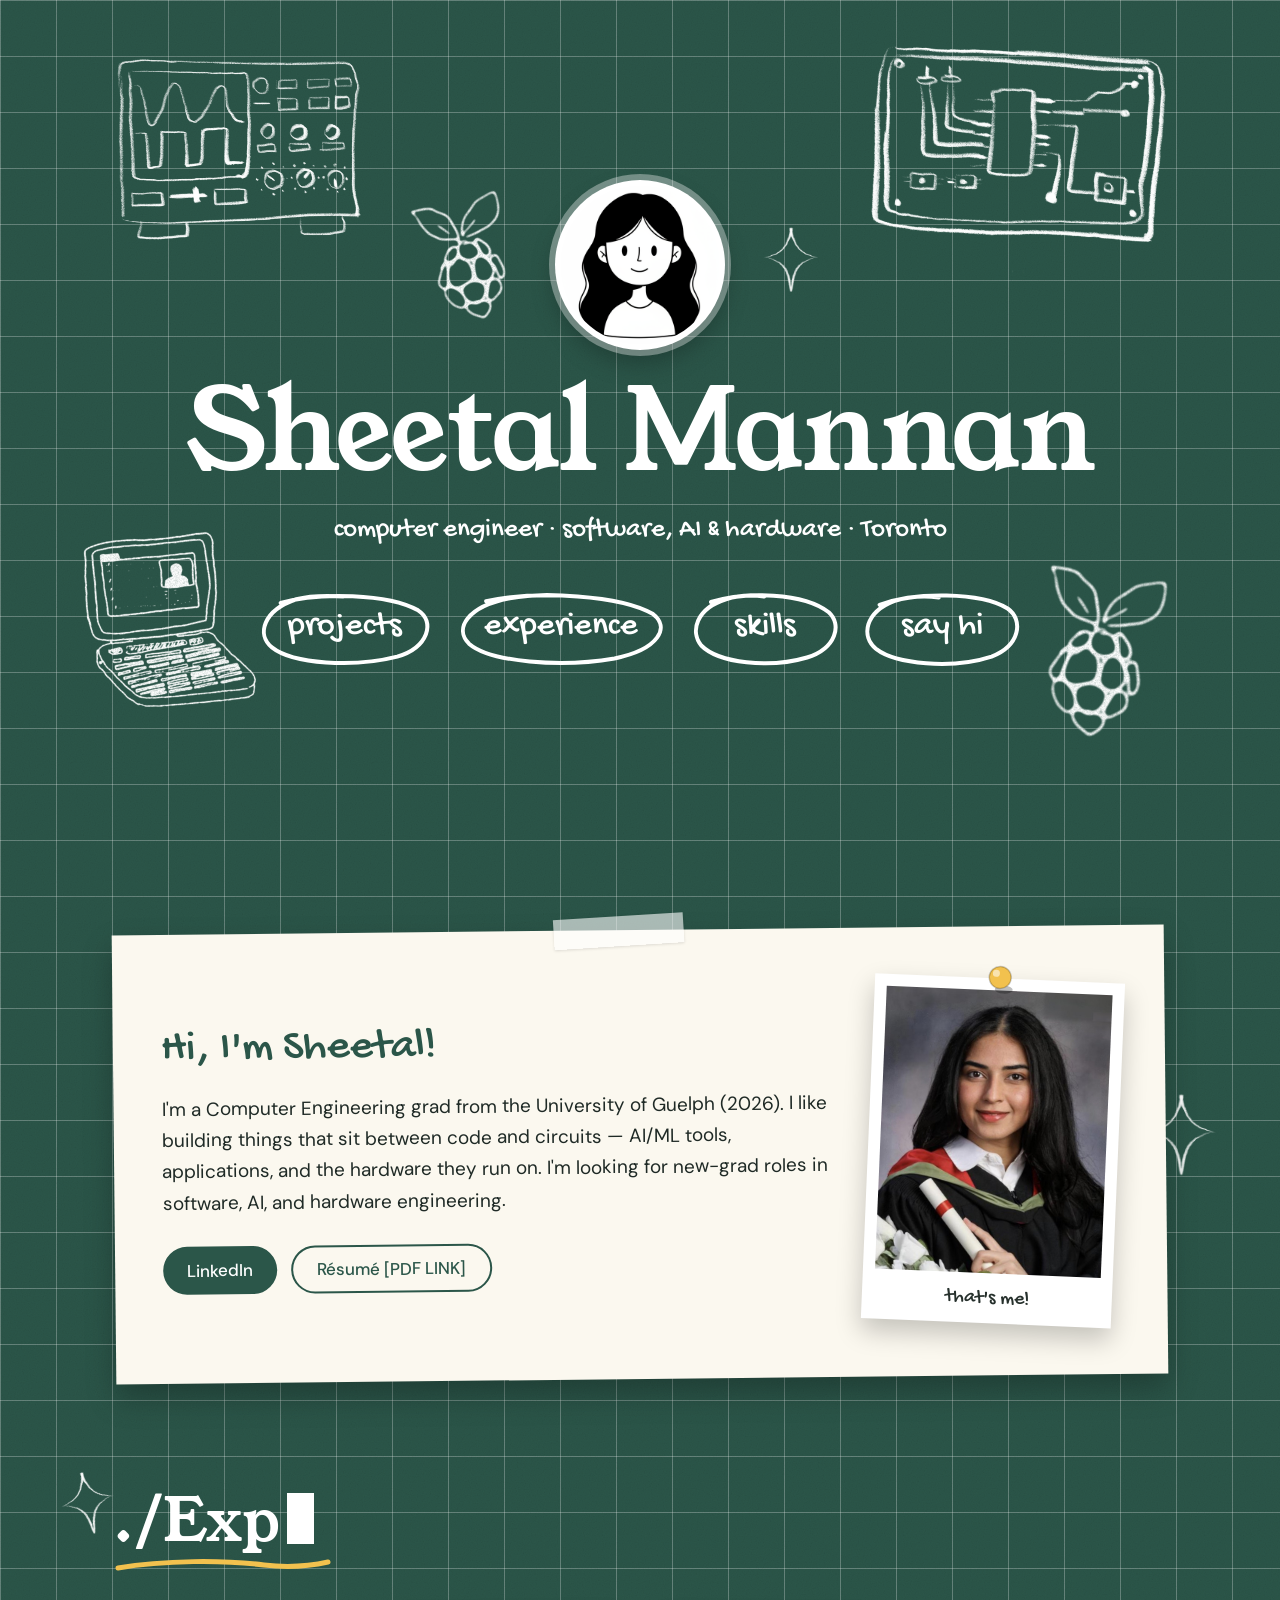
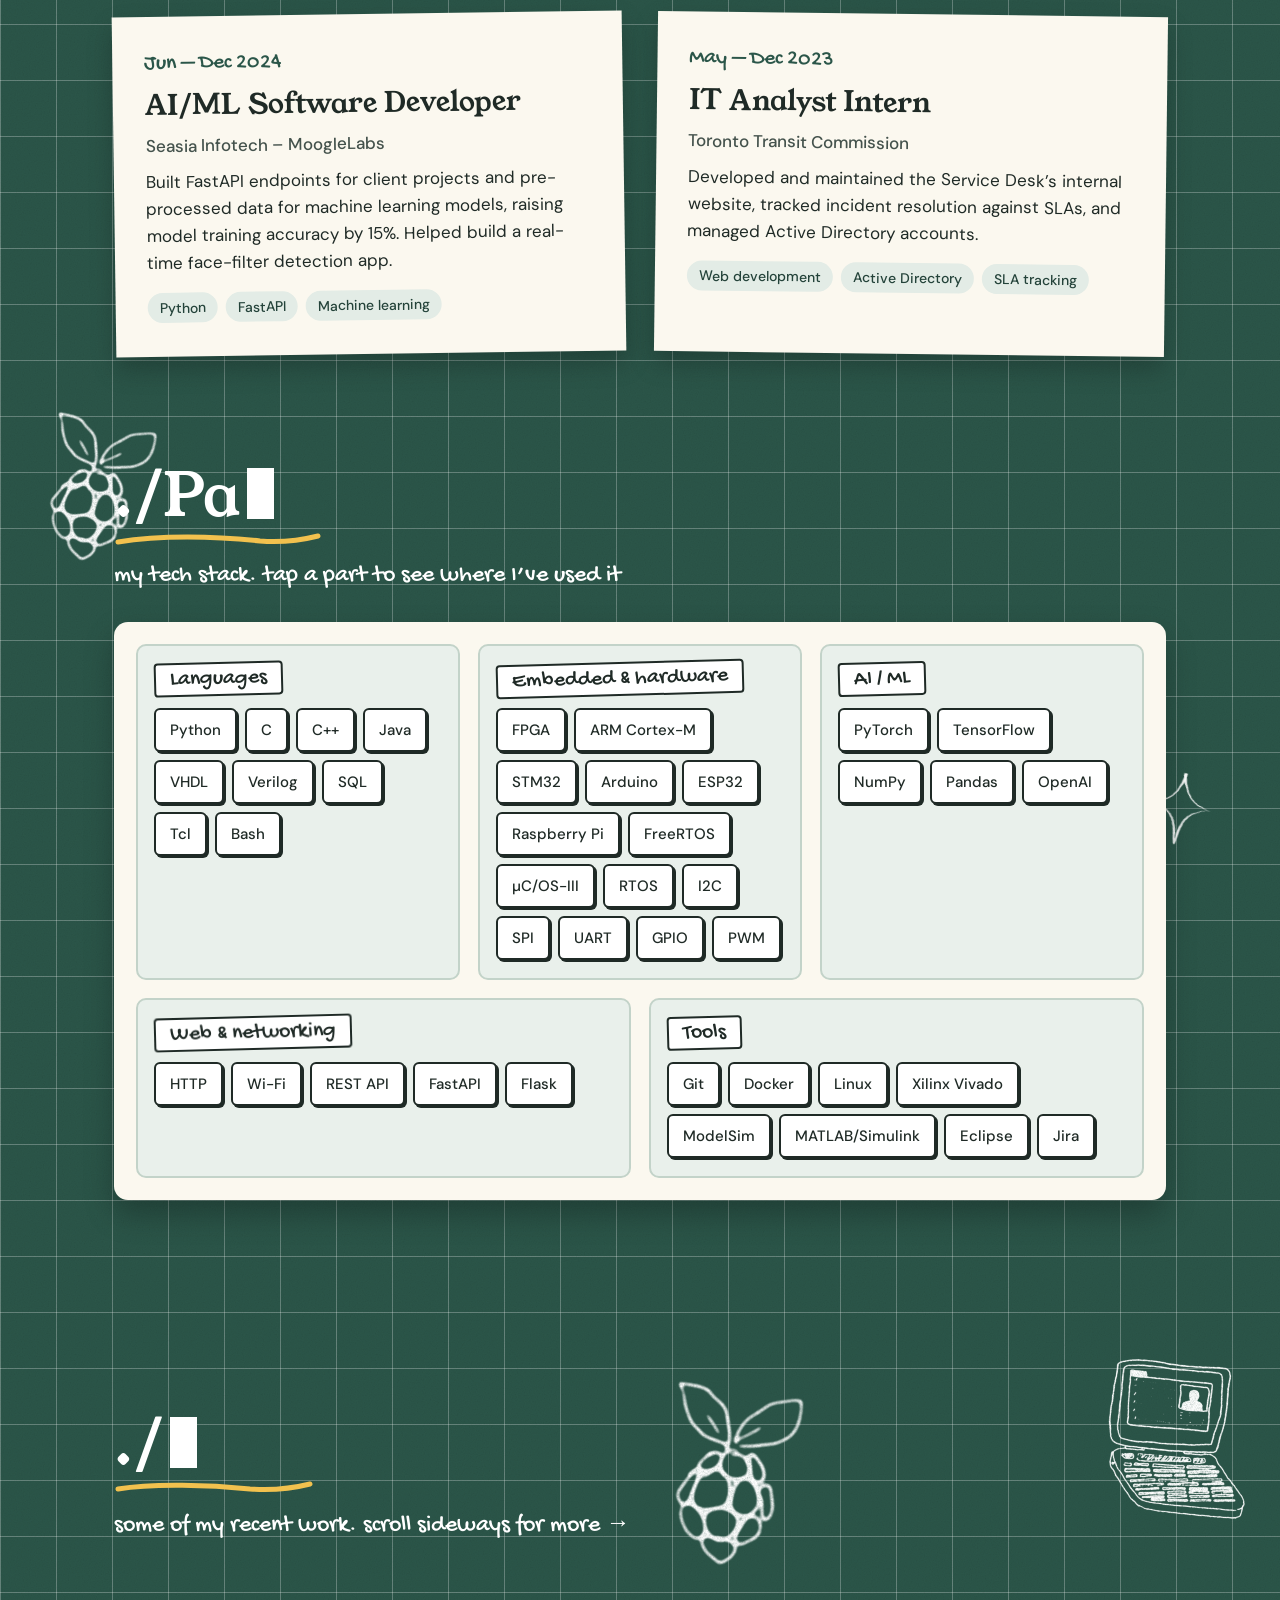
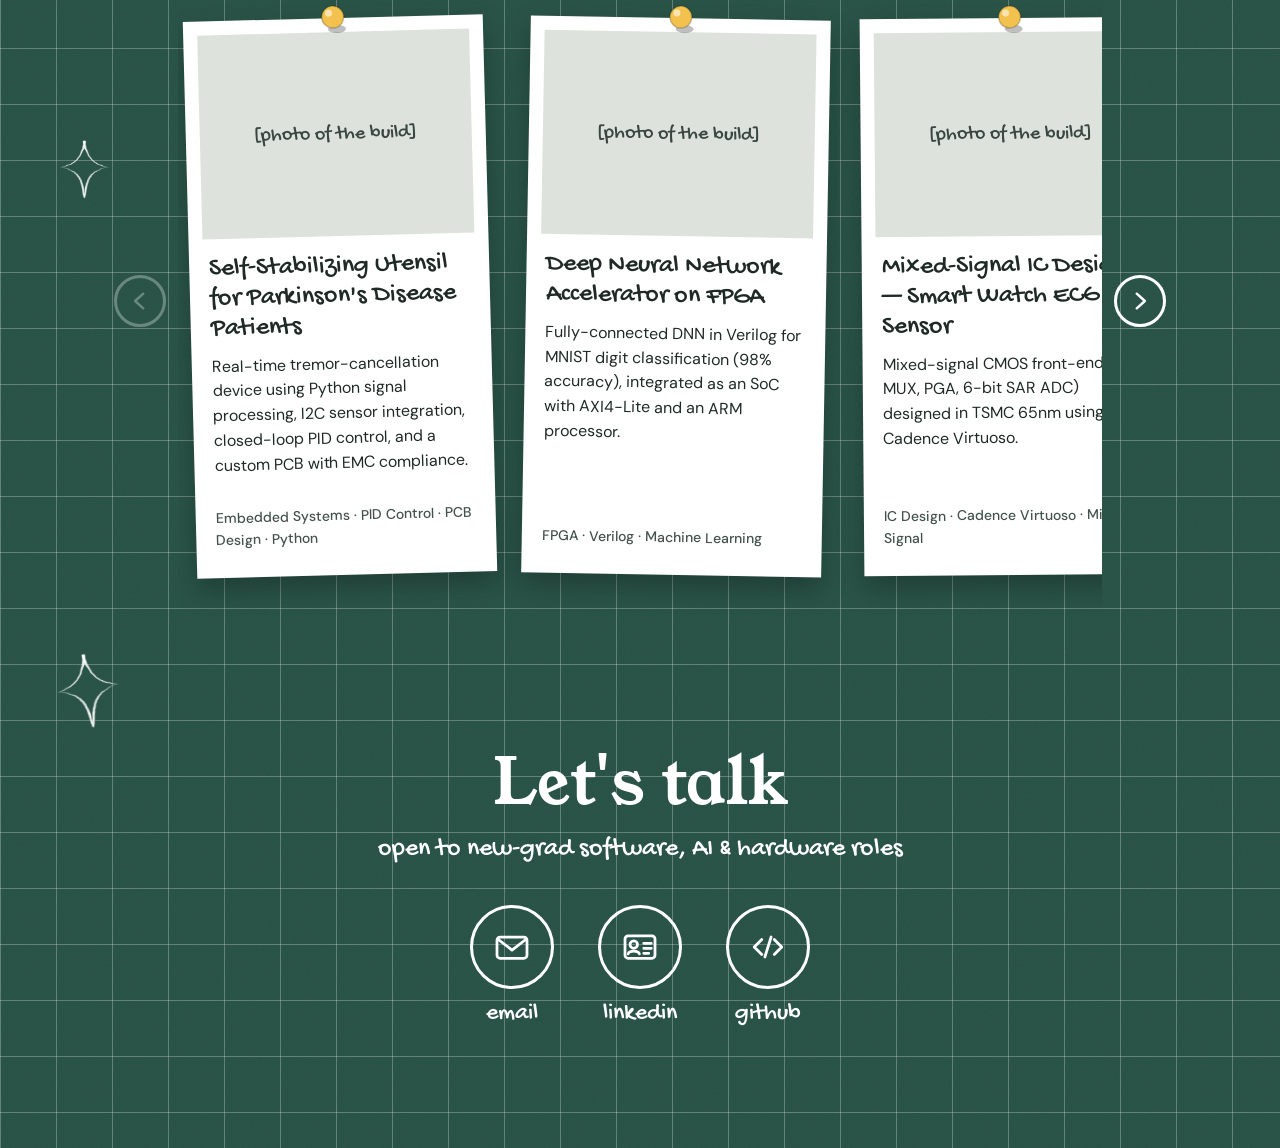
==== index.html @ e4ab9891 "first commit to personal website" ====
<!doctype html>
<html lang="en">
<head>
<meta charset="utf-8">
<meta name="viewport" content="width=device-width, initial-scale=1">
<title>Sheetal Mannan — Portfolio</title>
<meta name="description" content="Sheetal Mannan — computer engineer working across software, AI and hardware in Toronto.">
<link rel="preconnect" href="https://fonts.googleapis.com">
<link rel="preconnect" href="https://fonts.gstatic.com" crossorigin>
<link rel="stylesheet" href="https://fonts.googleapis.com/css2?family=DM+Sans:wght@400;500;700&amp;family=Gochi+Hand&amp;family=Young+Serif&amp;display=swap">
<link rel="stylesheet" href="styles.css">
</head>
<body>
<a class="skip-link" href="#about">Skip to content</a>

<!-- Shared push-pin graphic -->
<svg width="0" height="0" style="position:absolute" aria-hidden="true">
  <symbol id="pin" viewBox="0 0 34 34">
    <ellipse cx="21" cy="27" rx="9" ry="4" fill="rgba(0,0,0,0.25)"/>
    <circle cx="17" cy="15" r="11" fill="var(--pin)" stroke="rgba(0,0,0,0.2)" stroke-width="1.5"/>
    <circle cx="13" cy="11" r="3.5" fill="rgba(255,255,255,0.55)"/>
  </symbol>
</svg>

<div class="page">
  <svg class="grain" aria-hidden="true"><filter id="grain"><feTurbulence type="fractalNoise" baseFrequency="0.85" numOctaves="2" stitchTiles="stitch"/><feColorMatrix type="saturate" values="0"/></filter><rect width="100%" height="100%" filter="url(#grain)"/></svg>

  <!-- Side-margin doodles (wide screens only) -->
  <img class="deco" src="assets/sparkle.webp" alt="" style="top:1080px; right:3.5%; width:100px">
  <img class="deco" src="assets/sparkle.webp" alt="" style="top:1460px; left:4%; width:78px; transform:rotate(-12deg)">
  <img class="deco" src="assets/raspberry.png" alt="" style="top:2010px; left:2.5%; width:120px; transform:rotate(14deg)">
  <img class="deco" src="assets/sparkle.webp" alt="" style="top:2360px; right:4%; width:90px; transform:rotate(10deg)">
  <img class="deco" src="assets/laptop.png" alt="" style="top:2960px; right:2%; width:150px; transform:rotate(6deg)">
  <img class="deco" src="assets/sparkle.webp" alt="" style="top:3330px; left:4%; width:72px">
  <img class="deco" src="assets/sparkle.webp" alt="" style="top:3840px; left:3.5%; width:92px; transform:rotate(-8deg)">

  <main class="wrap">

    <section class="hero">
      <img class="hero-doodle" src="assets/oscilloscope.png" alt="" style="top:36px; left:0; width:250px">
      <img class="hero-doodle" src="assets/pcb.png" alt="" style="top:24px; right:0; width:300px; transform:rotate(4deg)">
      <img class="hero-doodle" src="assets/raspberry.png" alt="" style="top:170px; left:300px; width:104px; transform:rotate(-12deg)">
      <img class="hero-doodle" src="assets/sparkle.webp" alt="" style="top:196px; right:332px; width:80px">
      <img class="hero-doodle" src="assets/laptop.png" alt="" style="top:512px; left:-30px; width:170px; transform:rotate(-5deg)">
      <img class="hero-doodle" src="assets/raspberry.png" alt="" style="top:540px; right:0; width:140px; transform:rotate(10deg)">

      <div class="avatar">
        <img src="assets/avatar.png" alt="Illustrated portrait of Sheetal" width="158" height="158">
      </div>

      <h1>Sheetal Mannan</h1>
      <p class="tagline">computer engineer · software, AI &amp; hardware · Toronto</p>

      <nav class="circle-nav" aria-label="Sections">
        <a href="#projects" style="min-width:170px"><svg aria-hidden="true" viewBox="0 0 200 80" preserveAspectRatio="none"><path d="M26 14 C70 2 150 4 184 22 C204 34 196 62 160 72 C110 84 40 80 16 62 C-2 48 6 22 44 10 C60 6 80 6 98 7"/></svg><span>projects</span></a>
        <a href="#experience" style="min-width:190px"><svg aria-hidden="true" viewBox="0 0 200 80" preserveAspectRatio="none"><path d="M30 12 C80 0 156 6 186 26 C202 40 192 64 150 74 C100 84 34 78 14 58 C0 42 12 18 52 9 C66 6 84 5 100 6"/></svg><span>experience</span></a>
        <a href="#stack" style="min-width:150px"><svg aria-hidden="true" viewBox="0 0 200 80" preserveAspectRatio="none"><path d="M28 13 C74 1 152 3 185 24 C203 37 195 63 156 73 C106 85 38 79 15 60 C0 45 8 20 48 10 C63 6 82 5 99 7"/></svg><span>skills</span></a>
        <a href="#contact" style="min-width:160px"><svg aria-hidden="true" viewBox="0 0 200 80" preserveAspectRatio="none"><path d="M22 16 C66 2 148 2 182 20 C202 32 198 60 162 72 C112 86 42 80 18 64 C-2 50 4 24 40 12 C58 7 78 6 96 8"/></svg><span>say hi</span></a>
      </nav>
    </section>

    <section id="about" class="intro" tabindex="-1">
      <div class="tape" aria-hidden="true"></div>
      <div class="intro-inner">
        <div class="intro-text">
          <h2>Hi, I'm Sheetal!</h2>
          <p>I'm a Computer Engineering grad from the University of Guelph (2026). I like building things that sit between code and circuits — AI/ML tools, applications, and the hardware they run on. I'm looking for new-grad roles in software, AI, and hardware engineering.</p>
          <div class="btn-row">
            <a class="btn btn-solid" href="https://www.linkedin.com/in/sheetal-mannan-6363371bb/">LinkedIn</a>
            <a class="btn btn-outline" href="#">Résumé [PDF LINK]</a>
          </div>
        </div>
        <figure class="polaroid">
          <svg class="pin" aria-hidden="true" width="34" height="34"><use href="#pin"/></svg>
          <img src="assets/grad-photo.jpg" alt="Sheetal in her University of Guelph graduation gown" width="600" height="750">
          <figcaption>that's me!</figcaption>
        </figure>
      </div>
    </section>

    <section id="experience" class="section">
      <div class="heading">
        <h2>./Experience<span class="cursor" aria-hidden="true"></span></h2>
        <svg aria-hidden="true" width="220" height="18" viewBox="0 0 220 18"><path d="M4 12 C50 4 110 4 150 9 C176 12 196 10 214 6"/></svg>
      </div>
      <div class="card-row">
        <article class="paper-card hl" data-id="moogle" style="--tilt:-0.8deg">
          <p class="date">Jun – Dec 2024</p>
          <h3>AI/ML Software Developer</h3>
          <p class="org">Seasia Infotech – MoogleLabs</p>
          <p>Built FastAPI endpoints for client projects and pre-processed data for machine learning models, raising model training accuracy by 15%. Helped build a real-time face-filter detection app.</p>
          <ul class="tags"><li>Python</li><li>FastAPI</li><li>Machine learning</li></ul>
        </article>
        <article class="paper-card hl" data-id="ttc" style="--tilt:0.7deg">
          <p class="date">May – Dec 2023</p>
          <h3>IT Analyst Intern</h3>
          <p class="org">Toronto Transit Commission</p>
          <p>Developed and maintained the Service Desk’s internal website, tracked incident resolution against SLAs, and managed Active Directory accounts.</p>
          <ul class="tags"><li>Web development</li><li>Active Directory</li><li>SLA tracking</li></ul>
        </article>
      </div>
    </section>

    <section id="stack" class="section stack">
      <div class="heading">
        <h2>./Parts bin<span class="cursor" aria-hidden="true"></span></h2>
        <svg aria-hidden="true" width="210" height="18" viewBox="0 0 210 18"><path d="M4 11 C46 4 100 5 146 10 C170 12 188 9 204 5"/></svg>
        <p class="subhead">my tech stack. tap a part to see where I’ve used it</p>
      </div>
      <div class="bin">
        <div class="drawer">
          <h3>Languages</h3>
          <div class="chips"><button type="button" aria-pressed="false">Python</button><button type="button" aria-pressed="false">C</button><button type="button" aria-pressed="false">C++</button><button type="button" aria-pressed="false">Java</button><button type="button" aria-pressed="false">VHDL</button><button type="button" aria-pressed="false">Verilog</button><button type="button" aria-pressed="false">SQL</button><button type="button" aria-pressed="false">Tcl</button><button type="button" aria-pressed="false">Bash</button></div>
        </div>
        <div class="drawer">
          <h3>Embedded &amp; hardware</h3>
          <div class="chips"><button type="button" aria-pressed="false">FPGA</button><button type="button" aria-pressed="false">ARM Cortex-M</button><button type="button" aria-pressed="false">STM32</button><button type="button" aria-pressed="false">Arduino</button><button type="button" aria-pressed="false">ESP32</button><button type="button" aria-pressed="false">Raspberry Pi</button><button type="button" aria-pressed="false">FreeRTOS</button><button type="button" aria-pressed="false">µC/OS-III</button><button type="button" aria-pressed="false">RTOS</button><button type="button" aria-pressed="false">I2C</button><button type="button" aria-pressed="false">SPI</button><button type="button" aria-pressed="false">UART</button><button type="button" aria-pressed="false">GPIO</button><button type="button" aria-pressed="false">PWM</button></div>
        </div>
        <div class="drawer">
          <h3>AI / ML</h3>
          <div class="chips"><button type="button" aria-pressed="false">PyTorch</button><button type="button" aria-pressed="false">TensorFlow</button><button type="button" aria-pressed="false">NumPy</button><button type="button" aria-pressed="false">Pandas</button><button type="button" aria-pressed="false">OpenAI</button></div>
        </div>
        <div class="drawer">
          <h3>Web &amp; networking</h3>
          <div class="chips"><button type="button" aria-pressed="false">HTTP</button><button type="button" aria-pressed="false">Wi-Fi</button><button type="button" aria-pressed="false">REST API</button><button type="button" aria-pressed="false">FastAPI</button><button type="button" aria-pressed="false">Flask</button></div>
        </div>
        <div class="drawer">
          <h3>Tools</h3>
          <div class="chips"><button type="button" aria-pressed="false">Git</button><button type="button" aria-pressed="false">Docker</button><button type="button" aria-pressed="false">Linux</button><button type="button" aria-pressed="false">Xilinx Vivado</button><button type="button" aria-pressed="false">ModelSim</button><button type="button" aria-pressed="false">MATLAB/Simulink</button><button type="button" aria-pressed="false">Eclipse</button><button type="button" aria-pressed="false">Jira</button></div>
        </div>
      </div>
      <p class="sel-text" aria-live="polite"></p>
    </section>

    <section id="projects" class="section">
      <div class="heading-row">
        <div class="heading">
          <h2>./Projects<span class="cursor" aria-hidden="true"></span></h2>
          <svg aria-hidden="true" width="200" height="18" viewBox="0 0 200 18"><path d="M4 10 C40 4 96 6 136 10 C162 12 180 9 196 5"/></svg>
          <p class="subhead">some of my recent work. scroll sideways for more →</p>
        </div>
        <img class="heading-doodle" src="assets/raspberry.png" alt="Hand-drawn raspberry doodle" width="150">
      </div>

      <div class="carousel">
        <button type="button" class="carousel-btn prev" aria-label="Previous projects" aria-controls="project-strip">
          <svg aria-hidden="true" viewBox="0 0 32 32"><path d="M20 7 L10 16 L20 25"/></svg>
        </button>
        <ul class="strip" id="project-strip" tabindex="0" aria-label="Projects, scroll horizontally">
          <li class="project hl" data-id="utensil">
            <svg class="pin" aria-hidden="true" width="34" height="34"><use href="#pin"/></svg>
            <div class="photo">[photo of the build]</div>
            <h3>Self-Stabilizing Utensil for Parkinson's Disease Patients</h3>
            <p>Real-time tremor-cancellation device using Python signal processing, I2C sensor integration, closed-loop PID control, and a custom PCB with EMC compliance.</p>
            <p class="meta">Embedded Systems · PID Control · PCB Design · Python</p>
          </li>
          <li class="project hl" data-id="dnn">
            <svg class="pin" aria-hidden="true" width="34" height="34"><use href="#pin"/></svg>
            <div class="photo">[photo of the build]</div>
            <h3>Deep Neural Network Accelerator on FPGA</h3>
            <p>Fully-connected DNN in Verilog for MNIST digit classification (98% accuracy), integrated as an SoC with AXI4-Lite and an ARM processor.</p>
            <p class="meta">FPGA · Verilog · Machine Learning</p>
          </li>
          <li class="project hl" data-id="ecg">
            <svg class="pin" aria-hidden="true" width="34" height="34"><use href="#pin"/></svg>
            <div class="photo">[photo of the build]</div>
            <h3>Mixed-Signal IC Design — Smart Watch ECG Sensor</h3>
            <p>Mixed-signal CMOS front-end (3:1 MUX, PGA, 6-bit SAR ADC) designed in TSMC 65nm using Cadence Virtuoso.</p>
            <p class="meta">IC Design · Cadence Virtuoso · Mixed-Signal</p>
          </li>
          <li class="project hl" data-id="security">
            <svg class="pin" aria-hidden="true" width="34" height="34"><use href="#pin"/></svg>
            <div class="photo">[photo of the build]</div>
            <h3>Real-Time Home Security System</h3>
            <p>FreeRTOS-based system with three concurrent tasks (motion detection, image capture, alerts); interrupt-driven PIR sensing, ArduCam, RTOS semaphores/queues, &lt;200ms response time.</p>
            <p class="meta">FreeRTOS · Embedded Systems · Real-Time OS</p>
          </li>
          <li class="project hl" data-id="quadcopter">
            <svg class="pin" aria-hidden="true" width="34" height="34"><use href="#pin"/></svg>
            <div class="photo">[photo of the build]</div>
            <h3>Infrared Target Detection &amp; Aerial Response Quadcopter</h3>
            <p>Autonomous quadcopter detecting 940nm IR sources and computing GPS coordinates; spiral waypoint navigation in Python, Raspberry Pi 4 + Cube Orange, 30%+ reduction in positional error.</p>
            <p class="meta">Robotics · Computer Vision · Python</p>
          </li>
          <li class="project hl" data-id="synth">
            <svg class="pin" aria-hidden="true" width="34" height="34"><use href="#pin"/></svg>
            <div class="photo">[photo of the build]</div>
            <h3>Digital Waveform Synthesizer</h3>
            <p>FPGA-based sine wave generator on a Nexys A7 board; VHDL, Xilinx Vivado, 89% execution-time reduction vs. a software-based approach.</p>
            <p class="meta">FPGA · VHDL · Xilinx Vivado</p>
          </li>
          <li class="project hl" data-id="facial">
            <svg class="pin" aria-hidden="true" width="34" height="34"><use href="#pin"/></svg>
            <div class="photo">[photo of the build]</div>
            <h3>Deep Learning Facial Verification Model</h3>
            <p>Siamese neural network for facial authentication, built with TensorFlow on the LFW dataset with custom training loops.</p>
            <p class="meta">TensorFlow · Deep Learning · Computer Vision</p>
          </li>
          <li class="project hl" data-id="counter">
            <svg class="pin" aria-hidden="true" width="34" height="34"><use href="#pin"/></svg>
            <div class="photo">[photo of the build]</div>
            <h3>Transistor-Level 8-bit Program Counter Design</h3>
            <p>Full-custom static CMOS design (mux, adder, flip-flop register) built in Cadence Virtuoso.</p>
            <p class="meta">IC Design · CMOS · Cadence Virtuoso</p>
          </li>
        </ul>
        <button type="button" class="carousel-btn next" aria-label="Next projects" aria-controls="project-strip">
          <svg aria-hidden="true" viewBox="0 0 32 32"><path d="M12 7 L22 16 L12 25"/></svg>
        </button>
      </div>
    </section>

    <section id="contact" class="contact">
      <h2>Let's talk</h2>
      <p class="subhead">open to new-grad software, AI &amp; hardware roles</p>
      <div class="icon-links">
        <a class="ic" href="mailto:ceng.sheetal.chd@gmail.com" aria-label="Email Sheetal">
          <span class="ring"><svg aria-hidden="true" width="40" height="40" viewBox="0 0 32 32"><rect x="4" y="8" width="24" height="17" rx="2.5"/><path d="M5 10 L16 18.5 L27 10"/></svg></span>
          <span class="ic-label">email</span>
        </a>
        <a class="ic" href="https://www.linkedin.com/in/sheetal-mannan-6363371bb/" target="_blank" rel="noopener" aria-label="Sheetal on LinkedIn">
          <span class="ring"><svg aria-hidden="true" width="40" height="40" viewBox="0 0 32 32"><rect x="4" y="7" width="24" height="18" rx="2.5"/><circle cx="11" cy="14" r="3"/><path d="M6.5 21.5 C7.5 18.5 14.5 18.5 15.5 21.5"/><path d="M19 13 H25 M19 17 H25 M19 21 H23"/></svg></span>
          <span class="ic-label">linkedin</span>
        </a>
        <a class="ic" href="#" target="_blank" rel="noopener" aria-label="Sheetal on GitHub">
          <span class="ring"><svg aria-hidden="true" width="40" height="40" viewBox="0 0 32 32"><path d="M11 10 L5 16 L11 22"/><path d="M21 10 L27 16 L21 22"/><path d="M18.5 8 L13.5 24"/></svg></span>
          <span class="ic-label">github</span>
        </a>
      </div>
    </section>

  </main>
</div>

<script src="script.js"></script>
</body>
</html>
---- styles.css ----
:root {
  --ground: #2b5649;
  --pin: #f2c14e;
  --paper: #fbf8ef;
  --ink: #1f2a26;
  --forest: #2b5649;
  --muted: #44524c;
  --serif: 'Young Serif', Georgia, serif;
  --hand: 'Gochi Hand', cursive;
  --sans: 'DM Sans', system-ui, sans-serif;
}

*, *::before, *::after { box-sizing: border-box; }

html { scroll-behavior: smooth; }

body {
  margin: 0;
  background: var(--ground);
  color: #ffffff;
  font-family: var(--sans);
}

img { max-width: 100%; }

a { color: #ffffff; }
a:hover { color: #dcefe2; }

:focus-visible {
  outline: 3px solid var(--pin);
  outline-offset: 4px;
  border-radius: 4px;
}

.skip-link {
  position: absolute;
  top: -100px;
  left: 16px;
  z-index: 10;
  padding: 12px 18px;
  background: var(--paper);
  color: var(--ink);
  font-weight: 500;
  text-decoration: none;
}
.skip-link:focus { top: 16px; }

/* Cutting mat + grain */
.page {
  position: relative;
  min-height: 100vh;
  background-color: var(--ground);
  background-image:
    linear-gradient(rgba(255,255,255,0.28) 1.5px, transparent 1.5px),
    linear-gradient(90deg, rgba(255,255,255,0.28) 1.5px, transparent 1.5px);
  background-size: 56px 56px;
  overflow: hidden;
}

.grain {
  position: absolute;
  inset: 0;
  width: 100%;
  height: 100%;
  pointer-events: none;
  opacity: 0.22;
  mix-blend-mode: multiply;
}

.deco, .hero-doodle {
  position: absolute;
  height: auto;
  pointer-events: none;
}

.wrap {
  position: relative;
  max-width: 1100px;
  margin: 0 auto;
  padding: 20px 24px 120px;
  display: flex;
  flex-direction: column;
  gap: 110px;
}

/* Hero */
.hero {
  position: relative;
  min-height: 800px;
  display: flex;
  flex-direction: column;
  align-items: center;
  gap: 26px;
  padding: 160px 24px 120px;
  text-align: center;
}

.avatar {
  position: relative;
  width: 170px;
  height: 170px;
  border-radius: 50%;
  background: #ffffff;
  box-shadow: 0 0 0 6px rgba(255,255,255,0.35), 0 12px 24px rgba(0,0,0,0.25);
  display: flex;
  align-items: center;
  justify-content: center;
}
.avatar img {
  display: block;
  width: 158px;
  height: 158px;
  border-radius: 50%;
  object-fit: cover;
}

.hero h1 {
  margin: 0;
  font-family: var(--serif);
  font-weight: 400;
  font-size: clamp(34px, 9.5vw, 112px);
  line-height: 1;
  letter-spacing: -0.01em;
  white-space: nowrap;
}

.tagline {
  margin: 0;
  font-family: var(--hand);
  font-size: 27px;
}

.circle-nav {
  display: flex;
  flex-wrap: wrap;
  gap: 22px;
  justify-content: center;
  margin-top: 18px;
}
.circle-nav a {
  position: relative;
  display: inline-flex;
  align-items: center;
  justify-content: center;
  min-height: 74px;
  padding: 0 30px;
  color: #ffffff;
  text-decoration: none;
  font-family: var(--hand);
  font-size: 34px;
  transition: transform 0.15s;
}
.circle-nav a:hover { transform: rotate(-3deg) scale(1.04); }
.circle-nav svg {
  position: absolute;
  inset: 0;
  width: 100%;
  height: 100%;
  overflow: visible;
}
.circle-nav path {
  fill: none;
  stroke: #ffffff;
  stroke-width: 4;
  stroke-linecap: round;
  stroke-linejoin: round;
  vector-effect: non-scaling-stroke;
}
.circle-nav span { position: relative; }

/* Intro card */
.intro {
  position: relative;
  background: var(--paper);
  color: var(--ink);
  padding: 52px 48px;
  box-shadow: 0 14px 30px rgba(0,0,0,0.25);
  transform: rotate(-0.6deg);
}
.intro:focus { outline: none; }

.tape {
  position: absolute;
  top: -14px;
  left: 42%;
  width: 130px;
  height: 30px;
  background: rgba(255,255,255,0.6);
  transform: rotate(-3deg);
  box-shadow: 0 1px 3px rgba(0,0,0,0.12);
}

.intro-inner {
  display: flex;
  flex-wrap: wrap;
  align-items: center;
  gap: 40px;
}
.intro-text { flex: 1 1 420px; min-width: 0; }
.intro h2 {
  margin: 0 0 18px;
  font-family: var(--hand);
  font-weight: 400;
  font-size: 44px;
  color: var(--forest);
}
.intro p {
  margin: 0 0 28px;
  max-width: 700px;
  font-size: 19px;
  line-height: 1.65;
}

.btn-row { display: flex; flex-wrap: wrap; gap: 14px; }
.btn {
  display: inline-flex;
  align-items: center;
  min-height: 48px;
  padding: 0 24px;
  border-radius: 999px;
  text-decoration: none;
  font-weight: 500;
  font-size: 17px;
  transition: background 0.15s, color 0.15s;
}
.btn-solid { background: var(--forest); color: #ffffff; }
.btn-solid:hover { background: #1f4237; color: #ffffff; }
.btn-outline { border: 2px solid var(--forest); color: var(--forest); }
.btn-outline:hover { background: #e3ece6; color: var(--forest); }
.intro :focus-visible { outline-color: var(--forest); }

.polaroid {
  position: relative;
  flex: 0 0 auto;
  margin: 0;
  width: 250px;
  background: #ffffff;
  padding: 12px 12px 50px;
  box-shadow: 0 12px 26px rgba(0,0,0,0.22);
  transform: rotate(3deg);
}
.polaroid img {
  display: block;
  width: 100%;
  height: auto;
  aspect-ratio: 4 / 5;
  object-fit: cover;
}
.polaroid figcaption {
  position: absolute;
  left: 0;
  right: 0;
  bottom: 13px;
  text-align: center;
  font-family: var(--hand);
  font-size: 20px;
  color: #26302c;
}

.pin {
  position: absolute;
  top: -16px;
  left: 50%;
  margin-left: -17px;
}

/* Section headings */
.section { display: flex; flex-direction: column; gap: 40px; }
.stack { gap: 32px; }

.heading { display: flex; flex-direction: column; gap: 4px; }
.heading h2 {
  margin: 0;
  font-family: var(--serif);
  font-weight: 400;
  font-size: 60px;
  line-height: 1.05;
}
.heading svg path {
  fill: none;
  stroke: var(--pin);
  stroke-width: 5;
  stroke-linecap: round;
}
.heading-row { display: flex; align-items: center; gap: 22px; }
.heading-doodle { width: 150px; height: auto; transform: rotate(10deg); }

.subhead {
  margin: 8px 0 0;
  font-family: var(--hand);
  font-size: 24px;
}

.cursor {
  display: inline-block;
  width: 0.45em;
  height: 0.85em;
  margin-left: 0.12em;
  background: currentColor;
  vertical-align: -0.06em;
  animation: blink 1.06s steps(1) infinite;
}
@keyframes blink { 50% { opacity: 0; } }

/* Terminal typing: cursor stays solid while letters are being typed */
.is-typing .cursor { animation: none; }

.sr-only {
  position: absolute;
  width: 1px;
  height: 1px;
  margin: -1px;
  padding: 0;
  overflow: hidden;
  clip: rect(0 0 0 0);
  white-space: nowrap;
  border: 0;
}

/* Cards */
.card-row { display: flex; flex-wrap: wrap; gap: 32px; }

.hl { transition: opacity 0.2s, box-shadow 0.2s; }
.hl.is-faded { opacity: 0.35; }

.paper-card {
  flex: 1 1 340px;
  background: var(--paper);
  color: var(--ink);
  padding: 34px 32px;
  box-shadow: 0 12px 26px rgba(0,0,0,0.22);
  transform: rotate(var(--tilt, 0deg));
  display: flex;
  flex-direction: column;
  gap: 12px;
}
.paper-card p { margin: 0; font-size: 17px; line-height: 1.6; }
.paper-card .date {
  font-family: var(--hand);
  font-size: 22px;
  line-height: normal;
  color: var(--forest);
}
.paper-card h3 {
  margin: 0;
  font-family: var(--serif);
  font-weight: 400;
  font-size: 28px;
  line-height: 1.2;
}
.paper-card .org { font-weight: 500; line-height: normal; color: var(--muted); }

.tags {
  display: flex;
  flex-wrap: wrap;
  gap: 8px;
  margin: 4px 0 0;
  padding: 0;
  list-style: none;
}
.tags li {
  padding: 6px 12px;
  border-radius: 999px;
  background: #e3ece6;
  color: #24433a;
  font-size: 14px;
  font-weight: 500;
}

/* Parts bin */
.bin {
  background: var(--paper);
  padding: 22px;
  border-radius: 14px;
  box-shadow: 0 14px 30px rgba(0,0,0,0.25);
  display: flex;
  flex-wrap: wrap;
  gap: 18px;
}
.drawer {
  flex: 1 1 300px;
  background: #e9f0eb;
  border: 2px solid #c3d3c9;
  border-radius: 10px;
  padding: 16px 16px 18px;
  display: flex;
  flex-direction: column;
  gap: 12px;
}
.drawer h3 {
  align-self: flex-start;
  margin: 0;
  padding: 2px 14px;
  background: #ffffff;
  border: 2px solid var(--ink);
  border-radius: 4px;
  transform: rotate(-1.5deg);
  font-family: var(--hand);
  font-weight: 400;
  font-size: 22px;
  color: var(--ink);
}
.chips { display: flex; flex-wrap: wrap; gap: 8px; }
.chips button {
  min-height: 44px;
  padding: 0 14px;
  background: #ffffff;
  border: 2px solid var(--ink);
  border-radius: 6px;
  box-shadow: 2px 2px 0 var(--ink);
  cursor: pointer;
  font-family: var(--sans);
  font-size: 15px;
  font-weight: 500;
  color: var(--ink);
  transition: transform 0.1s, box-shadow 0.1s;
}
.chips button:hover { transform: translate(-1px, -1px); box-shadow: 3px 3px 0 var(--ink); }
.chips button:active { transform: translate(1px, 1px); box-shadow: 1px 1px 0 var(--ink); }
.chips button[aria-pressed="true"] { background: var(--pin); }
.chips button:focus-visible { outline-color: var(--forest); outline-offset: 3px; }

.sel-text {
  margin: 0;
  min-height: 34px;
  font-family: var(--hand);
  font-size: 26px;
}

/* Projects: horizontally scrolling polaroids */
#projects { gap: 8px; }

.carousel {
  position: relative;
  display: flex;
  align-items: center;
  gap: 12px;
}

.strip {
  flex: 1;
  min-width: 0;
  display: flex;
  gap: 36px;
  margin: 0;
  /* room for pins, tilt and shadows so overflow doesn't clip them */
  padding: 34px 12px 44px;
  list-style: none;
  overflow-x: auto;
  scroll-snap-type: x mandatory;
  scroll-padding: 0 12px;
  scroll-behavior: smooth;
  scrollbar-width: thin;
  scrollbar-color: rgba(255,255,255,0.5) transparent;
}
.strip:focus-visible { outline-offset: -3px; }
.strip::-webkit-scrollbar { height: 8px; }
.strip::-webkit-scrollbar-thumb { background: rgba(255,255,255,0.5); border-radius: 4px; }

.carousel-btn {
  flex: 0 0 auto;
  display: flex;
  align-items: center;
  justify-content: center;
  width: 52px;
  height: 52px;
  padding: 0;
  background: transparent;
  border: 3px solid #ffffff;
  border-radius: 50%;
  cursor: pointer;
  transition: background 0.15s, transform 0.15s, opacity 0.15s;
}
.carousel-btn svg {
  width: 26px;
  height: 26px;
  fill: none;
  stroke: #ffffff;
  stroke-width: 3;
  stroke-linecap: round;
  stroke-linejoin: round;
}
.carousel-btn:hover:not(:disabled) { background: rgba(255,255,255,0.14); transform: rotate(-4deg) scale(1.05); }
.carousel-btn:disabled { opacity: 0.3; cursor: default; }

.project {
  position: relative;
  flex: 0 0 300px;
  scroll-snap-align: start;
  background: #ffffff;
  color: var(--ink);
  padding: 14px 14px 26px;
  box-shadow: 0 12px 26px rgba(0,0,0,0.25);
  transform: rotate(var(--tilt, 0deg));
  display: flex;
  flex-direction: column;
  gap: 10px;
}
.project:nth-child(4n+1) { --tilt: -1.5deg; }
.project:nth-child(4n+2) { --tilt: 1deg; }
.project:nth-child(4n+3) { --tilt: -0.5deg; }
.project:nth-child(4n+4) { --tilt: 1.5deg; }
.project.is-hit { box-shadow: 0 0 0 5px var(--pin), 0 12px 26px rgba(0,0,0,0.25); }
.project .photo {
  aspect-ratio: 4 / 3;
  background: #dde3dc;
  display: flex;
  align-items: center;
  justify-content: center;
  font-family: var(--hand);
  font-size: 20px;
  color: #3a4640;
}
.project h3 {
  margin: 6px 6px 0;
  font-family: var(--hand);
  font-weight: 400;
  font-size: 26px;
  line-height: 1.15;
}
.project p { margin: 0 6px; font-size: 16px; line-height: 1.55; }
.project .meta { margin-top: auto; font-size: 14px; font-weight: 500; color: var(--muted); }

/* Contact */
.contact {
  display: flex;
  flex-direction: column;
  align-items: center;
  gap: 18px;
  text-align: center;
  padding-top: 20px;
}
.contact h2 {
  margin: 0;
  font-family: var(--serif);
  font-weight: 400;
  font-size: 64px;
  line-height: 1.05;
}
.contact .subhead { margin: 0; font-size: 26px; }

.icon-links {
  display: flex;
  flex-wrap: wrap;
  gap: 44px;
  justify-content: center;
  margin-top: 22px;
}
.ic {
  display: flex;
  flex-direction: column;
  align-items: center;
  gap: 10px;
  color: #ffffff;
  text-decoration: none;
}
.ic .ring {
  display: flex;
  align-items: center;
  justify-content: center;
  width: 84px;
  height: 84px;
  border: 3px solid #ffffff;
  border-radius: 50%;
  transition: background 0.15s, transform 0.15s;
}
.ic svg {
  fill: none;
  stroke: #ffffff;
  stroke-width: 2.2;
  stroke-linecap: round;
  stroke-linejoin: round;
}
.ic:hover .ring, .ic:focus-visible .ring {
  background: rgba(255,255,255,0.14);
  transform: rotate(-4deg) scale(1.05);
}
.ic-label { font-family: var(--hand); font-size: 24px; }

/* Responsive */
@media (max-width: 1240px) {
  .deco, .hero-doodle { display: none; }
  .hero { min-height: 0; padding-top: 100px; }
}

@media (max-width: 720px) {
  .wrap { gap: 80px; padding: 16px 16px 80px; }
  .hero { padding: 64px 0 40px; gap: 20px; }
  .avatar { width: 140px; height: 140px; }
  .avatar img { width: 130px; height: 130px; }
  .tagline { font-size: 22px; }
  .circle-nav { gap: 10px; }
  .circle-nav a { font-size: 28px; min-height: 64px; min-width: 0 !important; padding: 0 26px; }
  .intro { padding: 40px 24px; transform: rotate(-0.4deg); }
  .intro h2 { font-size: 38px; }
  .intro p { font-size: 17px; }
  .polaroid { margin: 0 auto; width: min(250px, 80%); }
  .heading h2 { font-size: 42px; }
  .contact h2 { font-size: 48px; }
  .heading-doodle { width: 96px; }
  .paper-card { padding: 28px 22px; }
  .paper-card { flex-basis: 100%; }
  .project { flex-basis: 78vw; max-width: 300px; }
  .carousel-btn { display: none; }
  .strip { gap: 24px; margin: 0 -16px; padding-inline: 16px; scroll-padding: 0 16px; }
  .bin { padding: 14px; }
  .drawer { flex-basis: 100%; }
  .subhead, .sel-text { font-size: 22px; }
  .icon-links { gap: 28px; }
}

@media (prefers-reduced-motion: reduce) {
  html, .strip { scroll-behavior: auto; }
  .cursor { animation: none; }
  *, *::before, *::after { transition: none !important; }
}
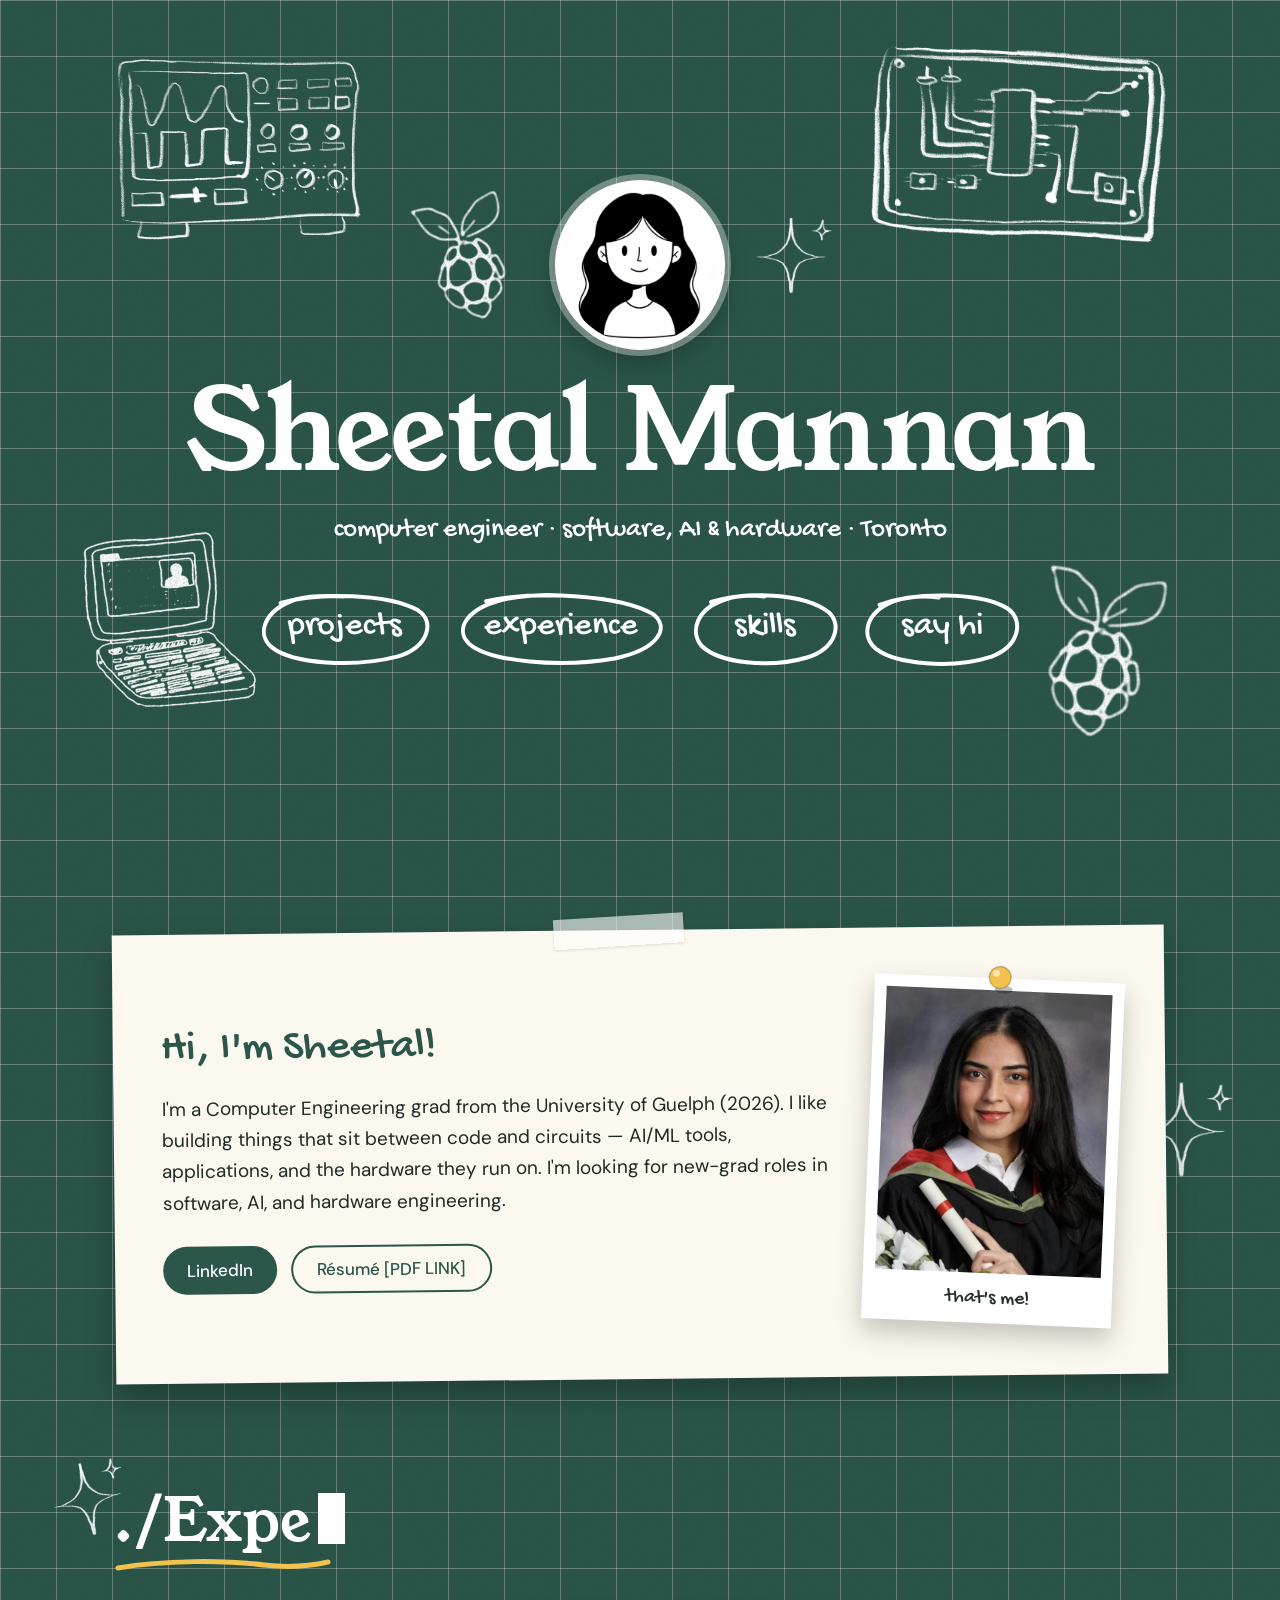
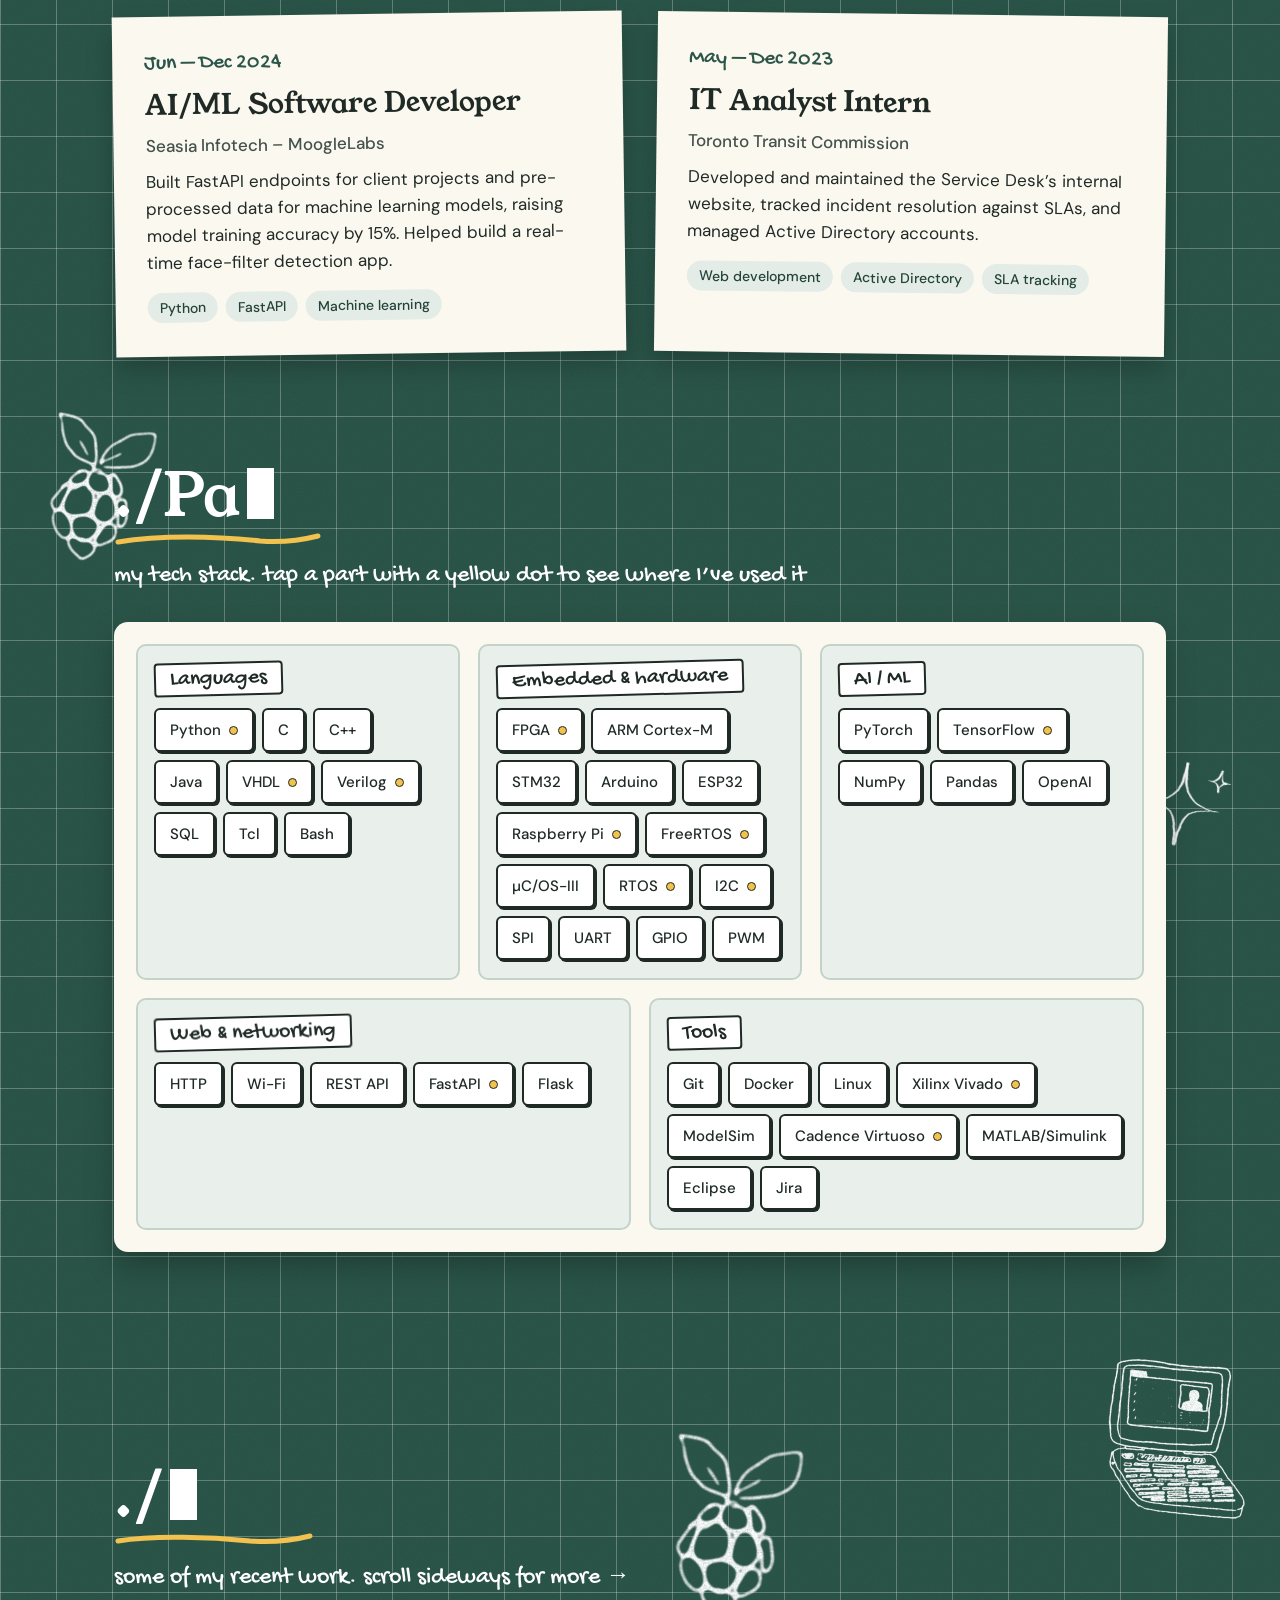
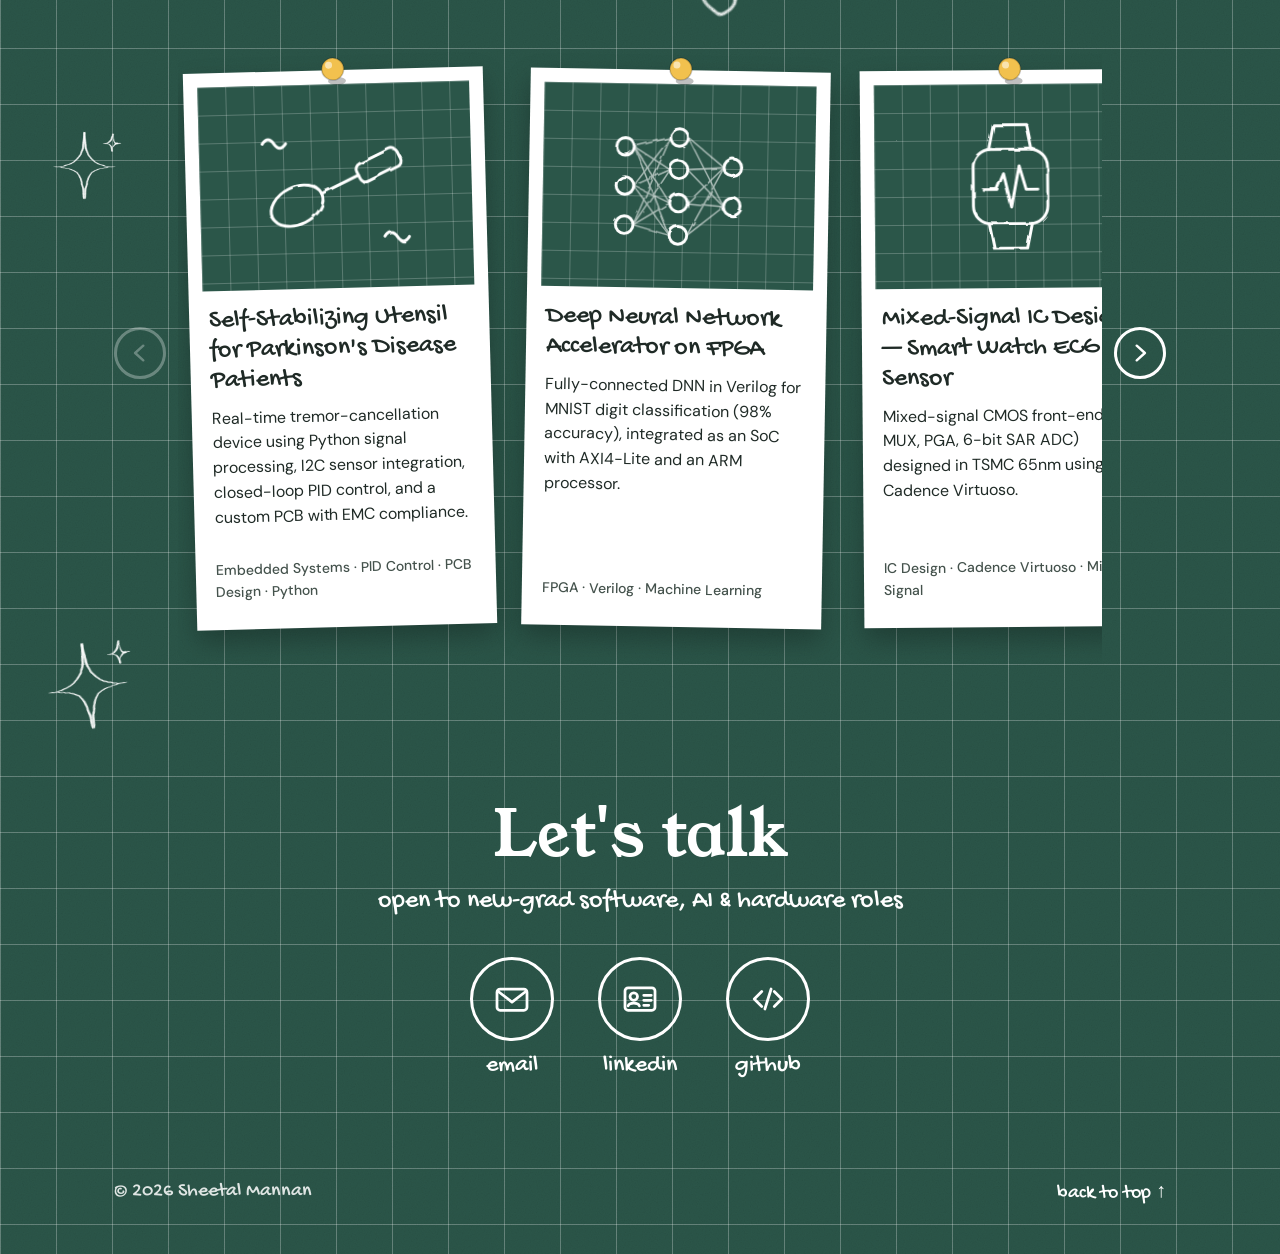
==== commit 2ddd6ed4: "made some initial changes using fable5.2" ====
--- a/index.html
+++ b/index.html
@@ -5,12 +5,20 @@
 <meta name="viewport" content="width=device-width, initial-scale=1">
 <title>Sheetal Mannan — Portfolio</title>
 <meta name="description" content="Sheetal Mannan — computer engineer working across software, AI and hardware in Toronto.">
+<meta name="theme-color" content="#2b5649">
+<link rel="icon" type="image/png" href="assets/avatar.png">
+<link rel="apple-touch-icon" href="assets/avatar.png">
+<!-- Link previews (LinkedIn, iMessage, Slack). Once the site is live, change og:image to its full https:// URL. -->
+<meta property="og:type" content="website">
+<meta property="og:title" content="Sheetal Mannan — Portfolio">
+<meta property="og:description" content="Computer engineer working across software, AI and hardware in Toronto.">
+<meta property="og:image" content="assets/avatar.png">
 <link rel="preconnect" href="https://fonts.googleapis.com">
 <link rel="preconnect" href="https://fonts.gstatic.com" crossorigin>
 <link rel="stylesheet" href="https://fonts.googleapis.com/css2?family=DM+Sans:wght@400;500;700&amp;family=Gochi+Hand&amp;family=Young+Serif&amp;display=swap">
 <link rel="stylesheet" href="styles.css">
 </head>
-<body>
+<body id="top">
 <a class="skip-link" href="#about">Skip to content</a>
 
 <!-- Shared push-pin graphic -->
@@ -20,6 +28,8 @@
     <circle cx="17" cy="15" r="11" fill="var(--pin)" stroke="rgba(0,0,0,0.2)" stroke-width="1.5"/>
     <circle cx="13" cy="11" r="3.5" fill="rgba(255,255,255,0.55)"/>
   </symbol>
+  <!-- Gives the project sketches a wobbly, hand-drawn line -->
+  <filter id="sketch"><feTurbulence type="fractalNoise" baseFrequency="0.05" numOctaves="2" seed="4" result="noise"/><feDisplacementMap in="SourceGraphic" in2="noise" scale="3.5"/></filter>
 </svg>
 
 <div class="page">
@@ -66,7 +76,7 @@
           <h2>Hi, I'm Sheetal!</h2>
           <p>I'm a Computer Engineering grad from the University of Guelph (2026). I like building things that sit between code and circuits — AI/ML tools, applications, and the hardware they run on. I'm looking for new-grad roles in software, AI, and hardware engineering.</p>
           <div class="btn-row">
-            <a class="btn btn-solid" href="https://www.linkedin.com/in/sheetal-mannan-6363371bb/">LinkedIn</a>
+            <a class="btn btn-solid" href="https://www.linkedin.com/in/sheetal-mannan-6363371bb/" target="_blank" rel="noopener">LinkedIn</a>
             <a class="btn btn-outline" href="#">Résumé [PDF LINK]</a>
           </div>
         </div>
@@ -105,7 +115,7 @@
       <div class="heading">
         <h2>./Parts bin<span class="cursor" aria-hidden="true"></span></h2>
         <svg aria-hidden="true" width="210" height="18" viewBox="0 0 210 18"><path d="M4 11 C46 4 100 5 146 10 C170 12 188 9 204 5"/></svg>
-        <p class="subhead">my tech stack. tap a part to see where I’ve used it</p>
+        <p class="subhead">my tech stack. tap a part with a yellow dot to see where I’ve used it</p>
       </div>
       <div class="bin">
         <div class="drawer">
@@ -126,7 +136,7 @@
         </div>
         <div class="drawer">
           <h3>Tools</h3>
-          <div class="chips"><button type="button" aria-pressed="false">Git</button><button type="button" aria-pressed="false">Docker</button><button type="button" aria-pressed="false">Linux</button><button type="button" aria-pressed="false">Xilinx Vivado</button><button type="button" aria-pressed="false">ModelSim</button><button type="button" aria-pressed="false">MATLAB/Simulink</button><button type="button" aria-pressed="false">Eclipse</button><button type="button" aria-pressed="false">Jira</button></div>
+          <div class="chips"><button type="button" aria-pressed="false">Git</button><button type="button" aria-pressed="false">Docker</button><button type="button" aria-pressed="false">Linux</button><button type="button" aria-pressed="false">Xilinx Vivado</button><button type="button" aria-pressed="false">ModelSim</button><button type="button" aria-pressed="false">Cadence Virtuoso</button><button type="button" aria-pressed="false">MATLAB/Simulink</button><button type="button" aria-pressed="false">Eclipse</button><button type="button" aria-pressed="false">Jira</button></div>
         </div>
       </div>
       <p class="sel-text" aria-live="polite"></p>
@@ -149,56 +159,56 @@
         <ul class="strip" id="project-strip" tabindex="0" aria-label="Projects, scroll horizontally">
           <li class="project hl" data-id="utensil">
             <svg class="pin" aria-hidden="true" width="34" height="34"><use href="#pin"/></svg>
-            <div class="photo">[photo of the build]</div>
+            <div class="photo"><svg class="sketch" aria-hidden="true" viewBox="0 0 200 150"><g transform="rotate(-25 100 75)"><ellipse cx="56" cy="75" rx="28" ry="19"/><path d="M84 75 H126"/><rect x="126" y="65" width="46" height="20" rx="6"/></g><path d="M26 30 q6 -9 12 0 t12 0"/><path d="M150 128 q6 -9 12 0 t12 0"/></svg></div>
             <h3>Self-Stabilizing Utensil for Parkinson's Disease Patients</h3>
             <p>Real-time tremor-cancellation device using Python signal processing, I2C sensor integration, closed-loop PID control, and a custom PCB with EMC compliance.</p>
             <p class="meta">Embedded Systems · PID Control · PCB Design · Python</p>
           </li>
           <li class="project hl" data-id="dnn">
             <svg class="pin" aria-hidden="true" width="34" height="34"><use href="#pin"/></svg>
-            <div class="photo">[photo of the build]</div>
+            <div class="photo"><svg class="sketch" aria-hidden="true" viewBox="0 0 200 150"><g class="faint"><path d="M54 35 L91 25"/><path d="M54 35 L91 58"/><path d="M54 35 L91 92"/><path d="M54 35 L91 125"/><path d="M54 75 L91 25"/><path d="M54 75 L91 58"/><path d="M54 75 L91 92"/><path d="M54 75 L91 125"/><path d="M54 115 L91 25"/><path d="M54 115 L91 58"/><path d="M54 115 L91 92"/><path d="M54 115 L91 125"/><path d="M109 25 L146 55"/><path d="M109 25 L146 95"/><path d="M109 58 L146 55"/><path d="M109 58 L146 95"/><path d="M109 92 L146 55"/><path d="M109 92 L146 95"/><path d="M109 125 L146 55"/><path d="M109 125 L146 95"/></g><circle cx="45" cy="35" r="9"/><circle cx="45" cy="75" r="9"/><circle cx="45" cy="115" r="9"/><circle cx="100" cy="25" r="9"/><circle cx="100" cy="58" r="9"/><circle cx="100" cy="92" r="9"/><circle cx="100" cy="125" r="9"/><circle cx="155" cy="55" r="9"/><circle cx="155" cy="95" r="9"/></svg></div>
             <h3>Deep Neural Network Accelerator on FPGA</h3>
             <p>Fully-connected DNN in Verilog for MNIST digit classification (98% accuracy), integrated as an SoC with AXI4-Lite and an ARM processor.</p>
             <p class="meta">FPGA · Verilog · Machine Learning</p>
           </li>
           <li class="project hl" data-id="ecg">
             <svg class="pin" aria-hidden="true" width="34" height="34"><use href="#pin"/></svg>
-            <div class="photo">[photo of the build]</div>
+            <div class="photo"><svg class="sketch" aria-hidden="true" viewBox="0 0 200 150"><rect x="62" y="37" width="76" height="76" rx="18"/><path d="M78 37 L83 12 H117 L122 37"/><path d="M78 113 L83 138 H117 L122 113"/><path d="M72 78 H86 L93 62 L101 96 L109 54 L116 78 H128"/></svg></div>
             <h3>Mixed-Signal IC Design — Smart Watch ECG Sensor</h3>
             <p>Mixed-signal CMOS front-end (3:1 MUX, PGA, 6-bit SAR ADC) designed in TSMC 65nm using Cadence Virtuoso.</p>
             <p class="meta">IC Design · Cadence Virtuoso · Mixed-Signal</p>
           </li>
           <li class="project hl" data-id="security">
             <svg class="pin" aria-hidden="true" width="34" height="34"><use href="#pin"/></svg>
-            <div class="photo">[photo of the build]</div>
+            <div class="photo"><svg class="sketch" aria-hidden="true" viewBox="0 0 200 150"><path d="M42 76 L100 28 L158 76"/><path d="M56 66 V128 H144 V66"/><rect x="89" y="92" width="22" height="36" rx="2"/><path d="M164 34 a14 14 0 0 1 0 24"/><path d="M174 24 a28 28 0 0 1 0 44"/></svg></div>
             <h3>Real-Time Home Security System</h3>
             <p>FreeRTOS-based system with three concurrent tasks (motion detection, image capture, alerts); interrupt-driven PIR sensing, ArduCam, RTOS semaphores/queues, &lt;200ms response time.</p>
             <p class="meta">FreeRTOS · Embedded Systems · Real-Time OS</p>
           </li>
           <li class="project hl" data-id="quadcopter">
             <svg class="pin" aria-hidden="true" width="34" height="34"><use href="#pin"/></svg>
-            <div class="photo">[photo of the build]</div>
+            <div class="photo"><svg class="sketch" aria-hidden="true" viewBox="0 0 200 150"><path d="M88 66 L52 38 M112 66 L148 38 M88 86 L52 114 M112 86 L148 114"/><rect x="84" y="62" width="32" height="28" rx="7"/><ellipse cx="52" cy="36" rx="26" ry="8"/><ellipse cx="148" cy="36" rx="26" ry="8"/><ellipse cx="52" cy="112" rx="26" ry="8"/><ellipse cx="148" cy="112" rx="26" ry="8"/></svg></div>
             <h3>Infrared Target Detection &amp; Aerial Response Quadcopter</h3>
             <p>Autonomous quadcopter detecting 940nm IR sources and computing GPS coordinates; spiral waypoint navigation in Python, Raspberry Pi 4 + Cube Orange, 30%+ reduction in positional error.</p>
             <p class="meta">Robotics · Computer Vision · Python</p>
           </li>
           <li class="project hl" data-id="synth">
             <svg class="pin" aria-hidden="true" width="34" height="34"><use href="#pin"/></svg>
-            <div class="photo">[photo of the build]</div>
+            <div class="photo"><svg class="sketch" aria-hidden="true" viewBox="0 0 200 150"><path d="M30 20 V130"/><path class="faint" d="M30 75 H184" stroke-dasharray="6 7"/><path d="M32 75 q18.5 -76 37 0 t37 0 t37 0 t37 0"/></svg></div>
             <h3>Digital Waveform Synthesizer</h3>
             <p>FPGA-based sine wave generator on a Nexys A7 board; VHDL, Xilinx Vivado, 89% execution-time reduction vs. a software-based approach.</p>
             <p class="meta">FPGA · VHDL · Xilinx Vivado</p>
           </li>
           <li class="project hl" data-id="facial">
             <svg class="pin" aria-hidden="true" width="34" height="34"><use href="#pin"/></svg>
-            <div class="photo">[photo of the build]</div>
+            <div class="photo"><svg class="sketch" aria-hidden="true" viewBox="0 0 200 150"><ellipse cx="100" cy="75" rx="28" ry="35"/><circle class="dot" cx="89" cy="68" r="3"/><circle class="dot" cx="111" cy="68" r="3"/><path d="M88 89 q12 10 24 0"/><path d="M46 44 V24 H66 M134 24 H154 V44 M46 106 V126 H66 M134 126 H154 V106"/></svg></div>
             <h3>Deep Learning Facial Verification Model</h3>
             <p>Siamese neural network for facial authentication, built with TensorFlow on the LFW dataset with custom training loops.</p>
             <p class="meta">TensorFlow · Deep Learning · Computer Vision</p>
           </li>
           <li class="project hl" data-id="counter">
             <svg class="pin" aria-hidden="true" width="34" height="34"><use href="#pin"/></svg>
-            <div class="photo">[photo of the build]</div>
+            <div class="photo"><svg class="sketch" aria-hidden="true" viewBox="0 0 200 150"><rect x="64" y="39" width="72" height="72" rx="6"/><path d="M78 39 V24 M93 39 V24 M107 39 V24 M122 39 V24 M78 111 V126 M93 111 V126 M107 111 V126 M122 111 V126 M64 53 H49 M64 68 H49 M64 82 H49 M64 97 H49 M136 53 H151 M136 68 H151 M136 82 H151 M136 97 H151"/><path d="M78 86 H88 V66 H100 V86 H112 V66 H122"/></svg></div>
             <h3>Transistor-Level 8-bit Program Counter Design</h3>
             <p>Full-custom static CMOS design (mux, adder, flip-flop register) built in Cadence Virtuoso.</p>
             <p class="meta">IC Design · CMOS · Cadence Virtuoso</p>
@@ -230,6 +240,11 @@
     </section>
 
   </main>
+
+  <footer class="footer">
+    <p>© 2026 Sheetal Mannan</p>
+    <a href="#top">back to top ↑</a>
+  </footer>
 </div>
 
 <script src="script.js"></script>
--- a/styles.css
+++ b/styles.css
@@ -77,7 +77,7 @@
   position: relative;
   max-width: 1100px;
   margin: 0 auto;
-  padding: 20px 24px 120px;
+  padding: 20px 24px 90px;
   display: flex;
   flex-direction: column;
   gap: 110px;
@@ -320,7 +320,14 @@
 /* Cards */
 .card-row { display: flex; flex-wrap: wrap; gap: 32px; }
 
-.hl { transition: opacity 0.2s, box-shadow 0.2s; }
+.hl { transition: opacity 0.2s, box-shadow 0.2s, transform 0.2s; }
+
+/* Scroll-in reveal (class added by script.js, so nothing is hidden without JS) */
+.reveal { transition: opacity 0.6s, translate 0.6s, box-shadow 0.2s, transform 0.2s; }
+.reveal:not(.is-visible) { opacity: 0; translate: 0 28px; }
+
+/* Cards straighten and lift when pointed at */
+.paper-card:hover, .project:hover { transform: rotate(0deg) translateY(-6px); }
 .hl.is-faded { opacity: 0.35; }
 
 .paper-card {
@@ -418,6 +425,16 @@
 .chips button:hover { transform: translate(-1px, -1px); box-shadow: 3px 3px 0 var(--ink); }
 .chips button:active { transform: translate(1px, 1px); box-shadow: 1px 1px 0 var(--ink); }
 .chips button[aria-pressed="true"] { background: var(--pin); }
+.chips button.has-work::after {
+  content: '';
+  display: inline-block;
+  width: 9px;
+  height: 9px;
+  margin-left: 8px;
+  border-radius: 50%;
+  background: var(--pin);
+  border: 1.5px solid var(--ink);
+}
 .chips button:focus-visible { outline-color: var(--forest); outline-offset: 3px; }
 
 .sel-text {
@@ -503,14 +520,29 @@
 .project.is-hit { box-shadow: 0 0 0 5px var(--pin), 0 12px 26px rgba(0,0,0,0.25); }
 .project .photo {
   aspect-ratio: 4 / 3;
-  background: #dde3dc;
+  /* a scrap of the cutting mat with a chalk sketch; swap the svg for an <img> when photos are ready */
+  background-color: var(--ground);
+  background-image:
+    linear-gradient(rgba(255,255,255,0.22) 1px, transparent 1px),
+    linear-gradient(90deg, rgba(255,255,255,0.22) 1px, transparent 1px);
+  background-size: 28px 28px;
   display: flex;
   align-items: center;
   justify-content: center;
-  font-family: var(--hand);
-  font-size: 20px;
-  color: #3a4640;
-}
+}
+.project .photo img { width: 100%; height: 100%; object-fit: cover; }
+.sketch {
+  width: 72%;
+  height: auto;
+  fill: none;
+  stroke: #ffffff;
+  stroke-width: 3;
+  stroke-linecap: round;
+  stroke-linejoin: round;
+  filter: url(#sketch);
+}
+.sketch .faint { stroke-width: 1.5; opacity: 0.6; }
+.sketch .dot { fill: #ffffff; stroke: none; }
 .project h3 {
   margin: 6px 6px 0;
   font-family: var(--hand);
@@ -576,6 +608,29 @@
   transform: rotate(-4deg) scale(1.05);
 }
 .ic-label { font-family: var(--hand); font-size: 24px; }
+
+/* Footer */
+.footer {
+  position: relative;
+  max-width: 1100px;
+  margin: 0 auto;
+  padding: 0 24px 40px;
+  display: flex;
+  flex-wrap: wrap;
+  align-items: center;
+  justify-content: space-between;
+  gap: 8px 24px;
+  font-family: var(--hand);
+  font-size: 20px;
+}
+.footer p { margin: 0; opacity: 0.85; }
+.footer a {
+  display: inline-flex;
+  align-items: center;
+  min-height: 44px;
+  text-decoration: none;
+}
+.footer a:hover { text-decoration: underline; }
 
 /* Responsive */
 @media (max-width: 1240px) {
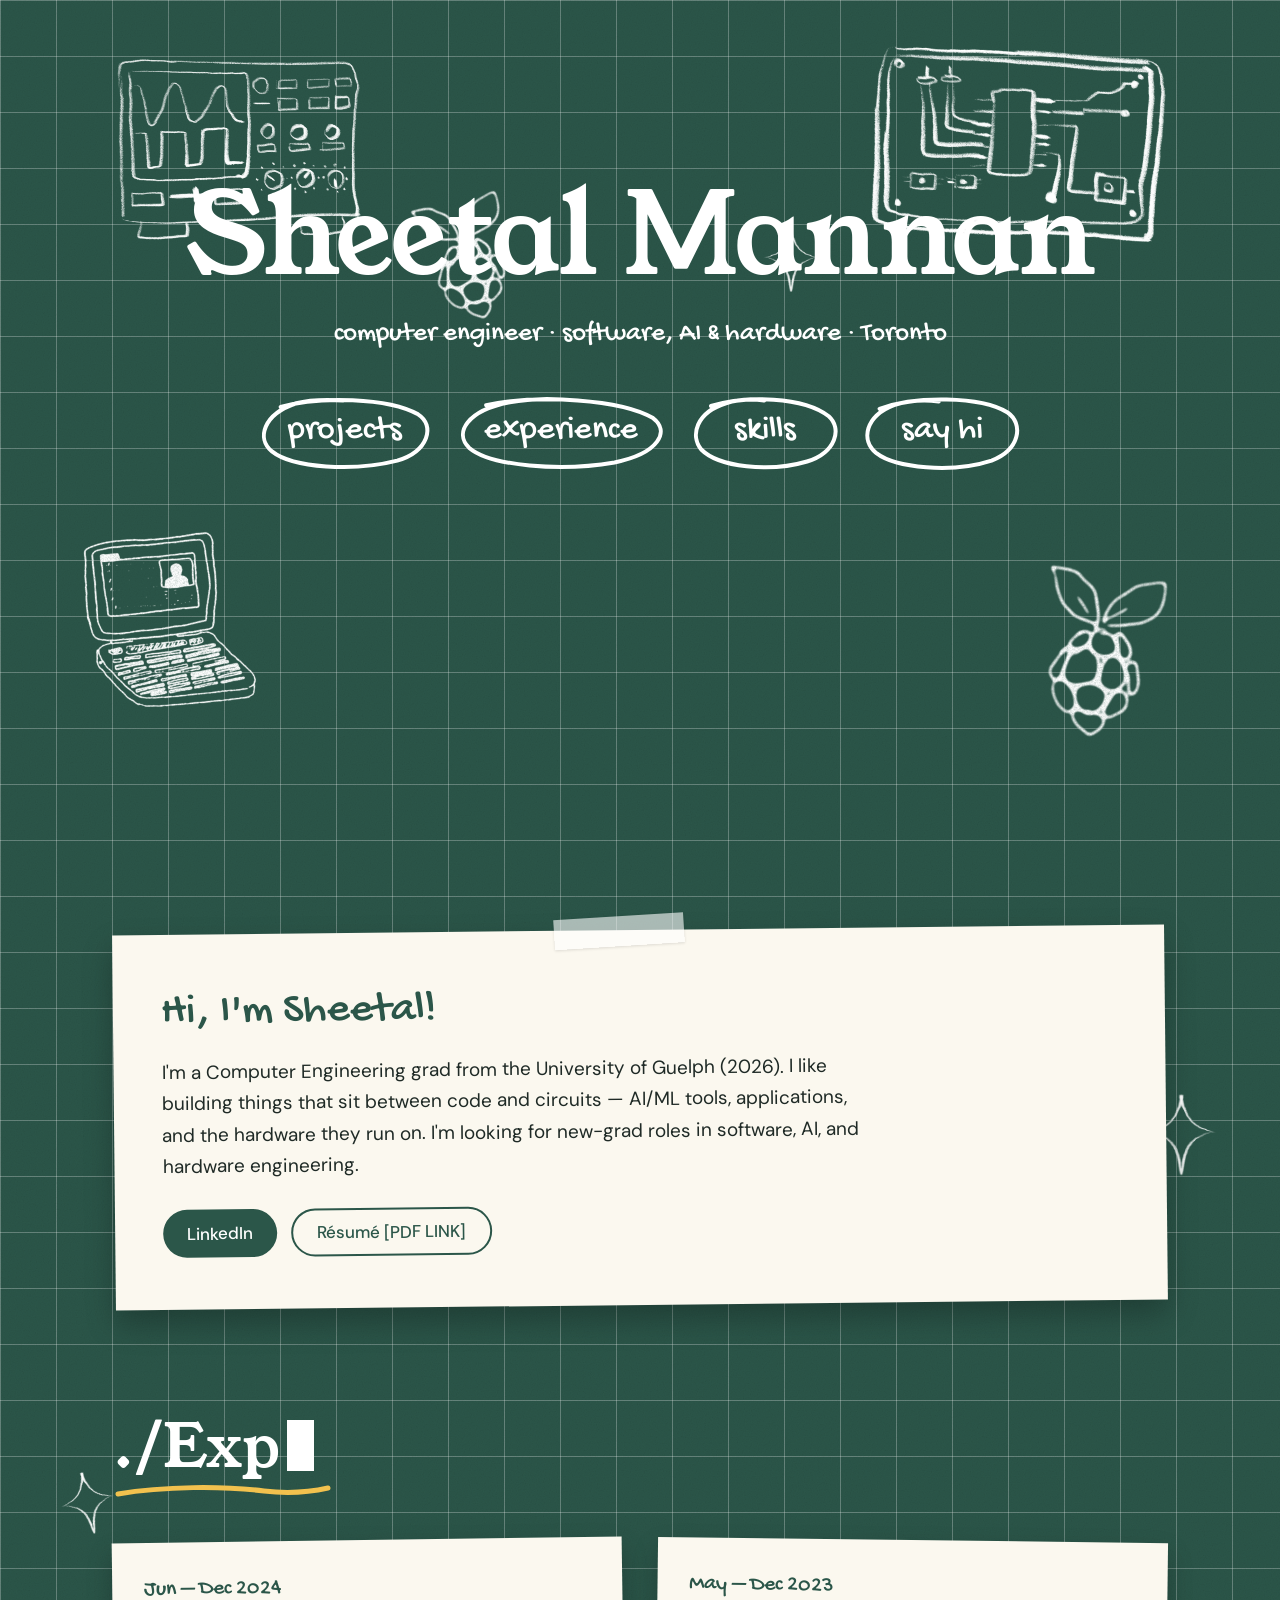
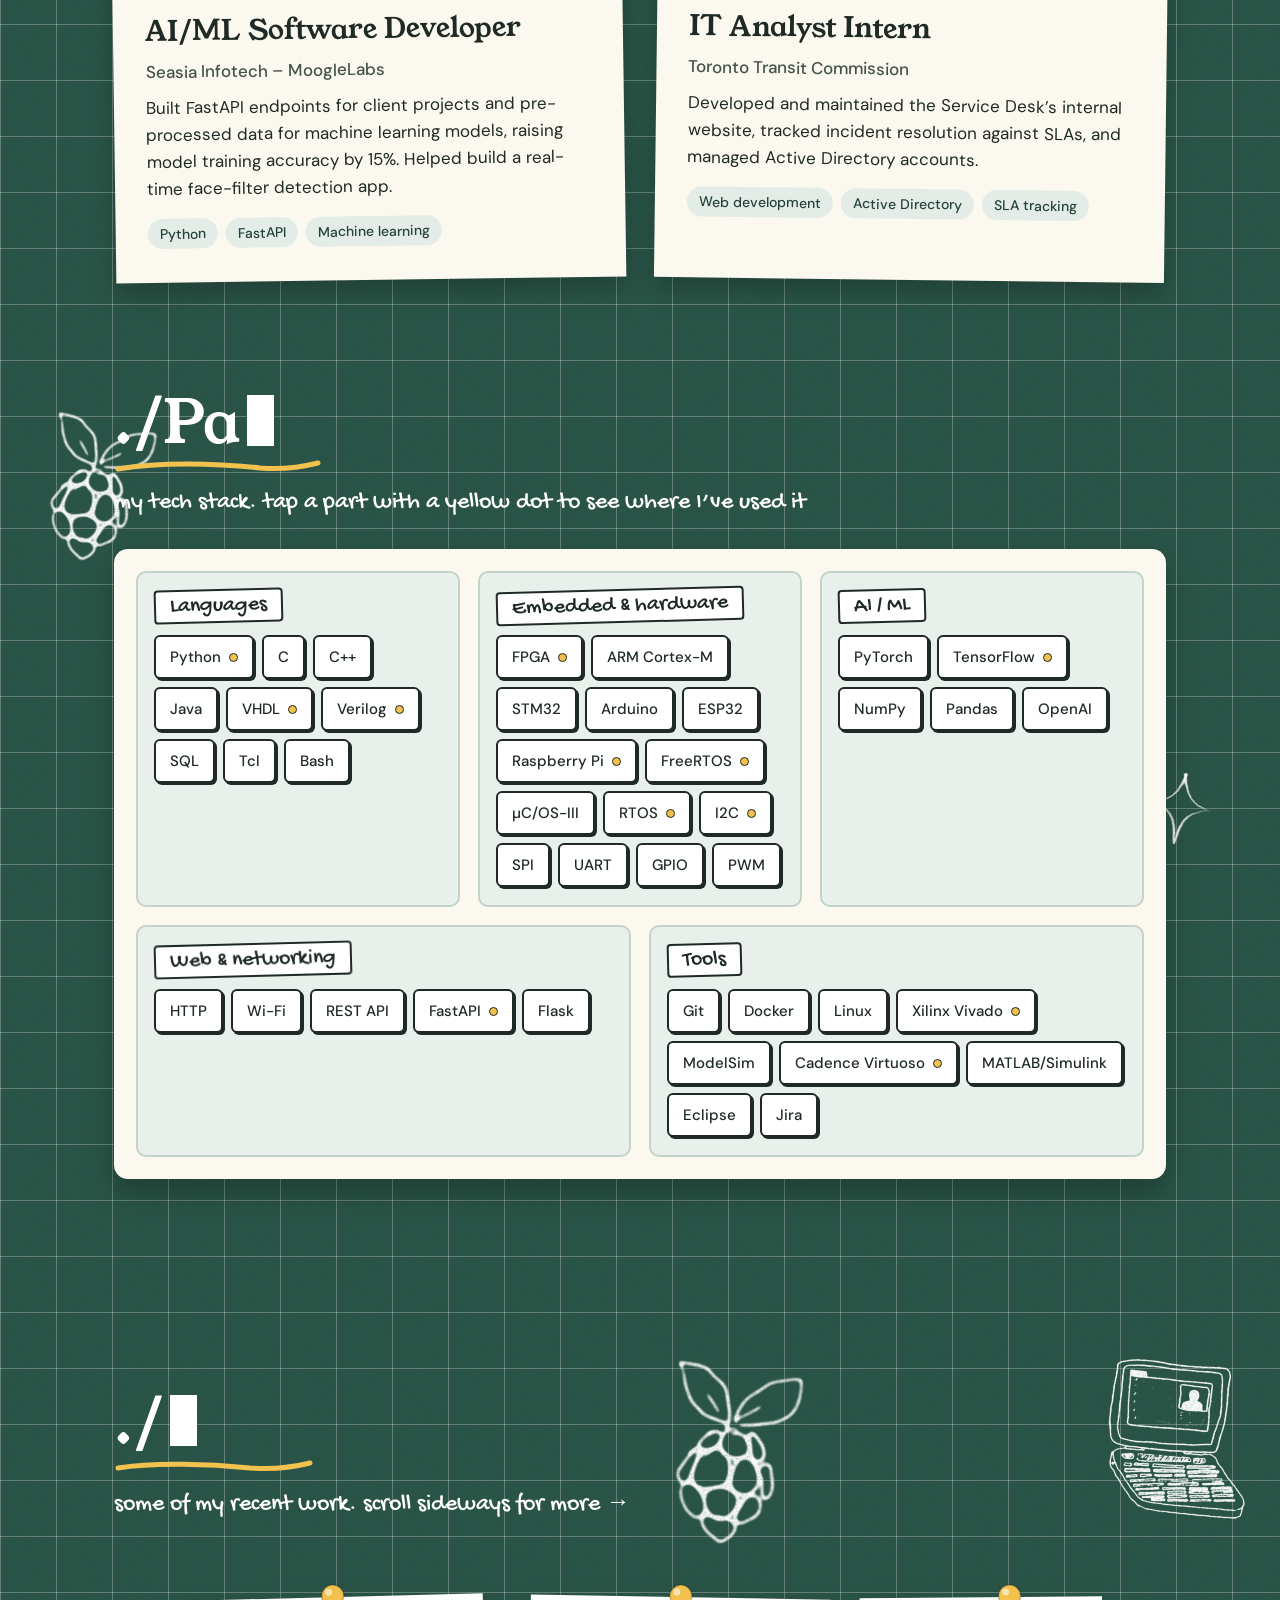
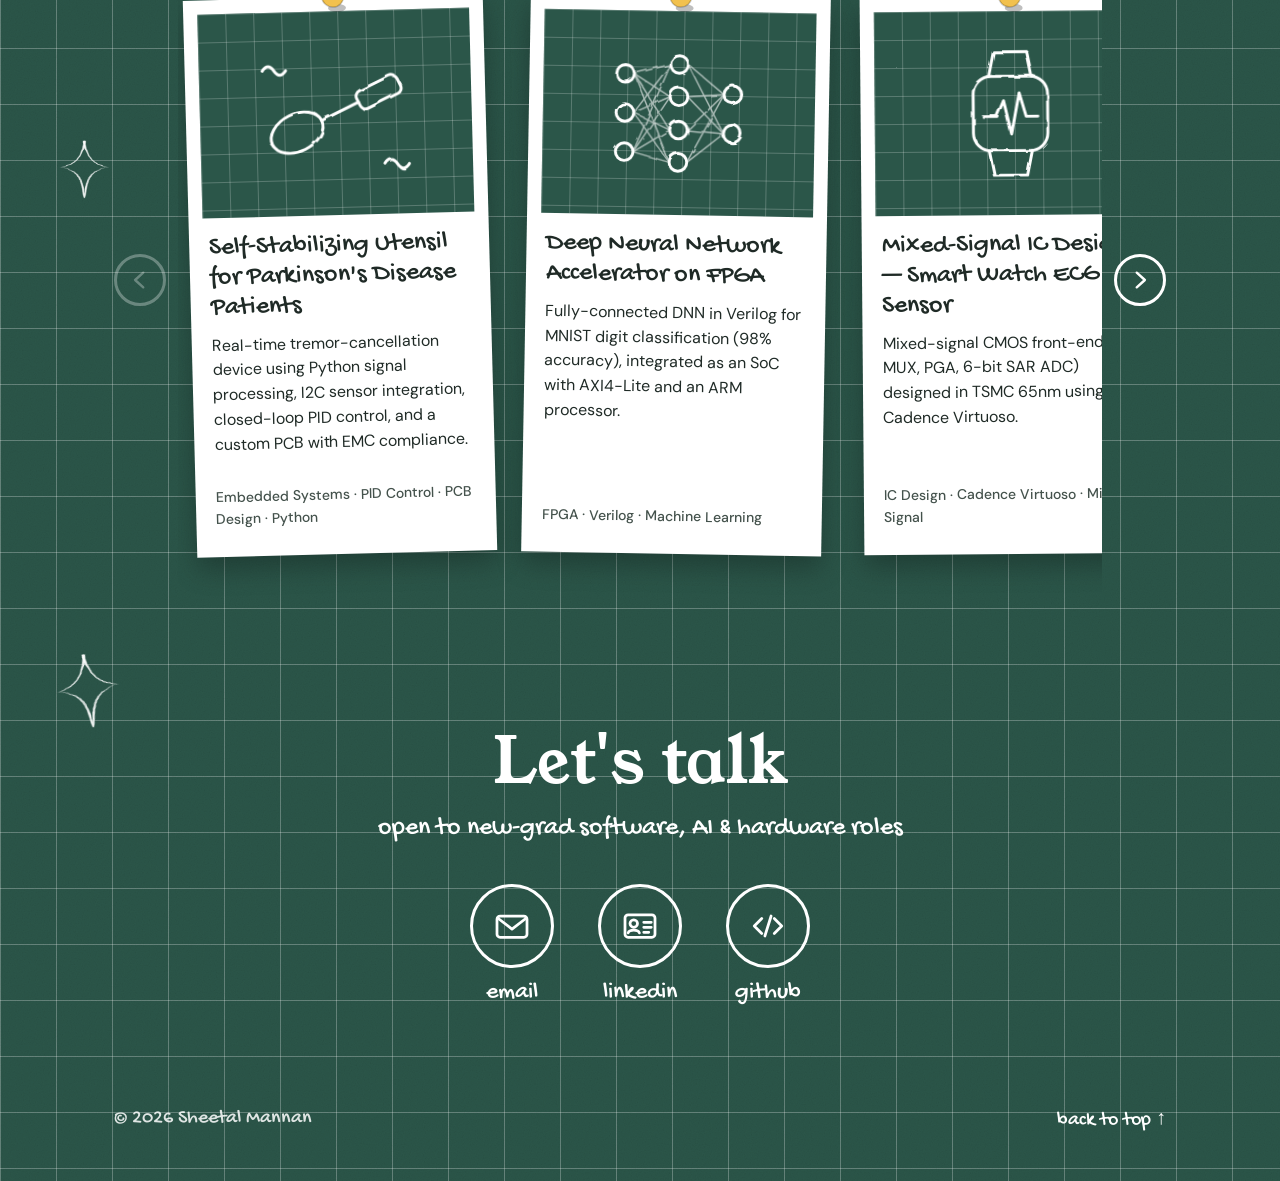
==== commit e7e359af: "Remove personal photos from the repo Delete assets/avatar.png and assets/grad-photo.jpg, and take th" ====
--- a/index.html
+++ b/index.html
@@ -6,13 +6,11 @@
 <title>Sheetal Mannan — Portfolio</title>
 <meta name="description" content="Sheetal Mannan — computer engineer working across software, AI and hardware in Toronto.">
 <meta name="theme-color" content="#2b5649">
-<link rel="icon" type="image/png" href="assets/avatar.png">
-<link rel="apple-touch-icon" href="assets/avatar.png">
+<link rel="icon" href="data:,">
 <!-- Link previews (LinkedIn, iMessage, Slack). Once the site is live, change og:image to its full https:// URL. -->
 <meta property="og:type" content="website">
 <meta property="og:title" content="Sheetal Mannan — Portfolio">
 <meta property="og:description" content="Computer engineer working across software, AI and hardware in Toronto.">
-<meta property="og:image" content="assets/avatar.png">
 <link rel="preconnect" href="https://fonts.googleapis.com">
 <link rel="preconnect" href="https://fonts.gstatic.com" crossorigin>
 <link rel="stylesheet" href="https://fonts.googleapis.com/css2?family=DM+Sans:wght@400;500;700&amp;family=Gochi+Hand&amp;family=Young+Serif&amp;display=swap">
@@ -54,10 +52,6 @@
       <img class="hero-doodle" src="assets/laptop.png" alt="" style="top:512px; left:-30px; width:170px; transform:rotate(-5deg)">
       <img class="hero-doodle" src="assets/raspberry.png" alt="" style="top:540px; right:0; width:140px; transform:rotate(10deg)">
 
-      <div class="avatar">
-        <img src="assets/avatar.png" alt="Illustrated portrait of Sheetal" width="158" height="158">
-      </div>
-
       <h1>Sheetal Mannan</h1>
       <p class="tagline">computer engineer · software, AI &amp; hardware · Toronto</p>
 
@@ -80,11 +74,6 @@
             <a class="btn btn-outline" href="#">Résumé [PDF LINK]</a>
           </div>
         </div>
-        <figure class="polaroid">
-          <svg class="pin" aria-hidden="true" width="34" height="34"><use href="#pin"/></svg>
-          <img src="assets/grad-photo.jpg" alt="Sheetal in her University of Guelph graduation gown" width="600" height="750">
-          <figcaption>that's me!</figcaption>
-        </figure>
       </div>
     </section>
 
